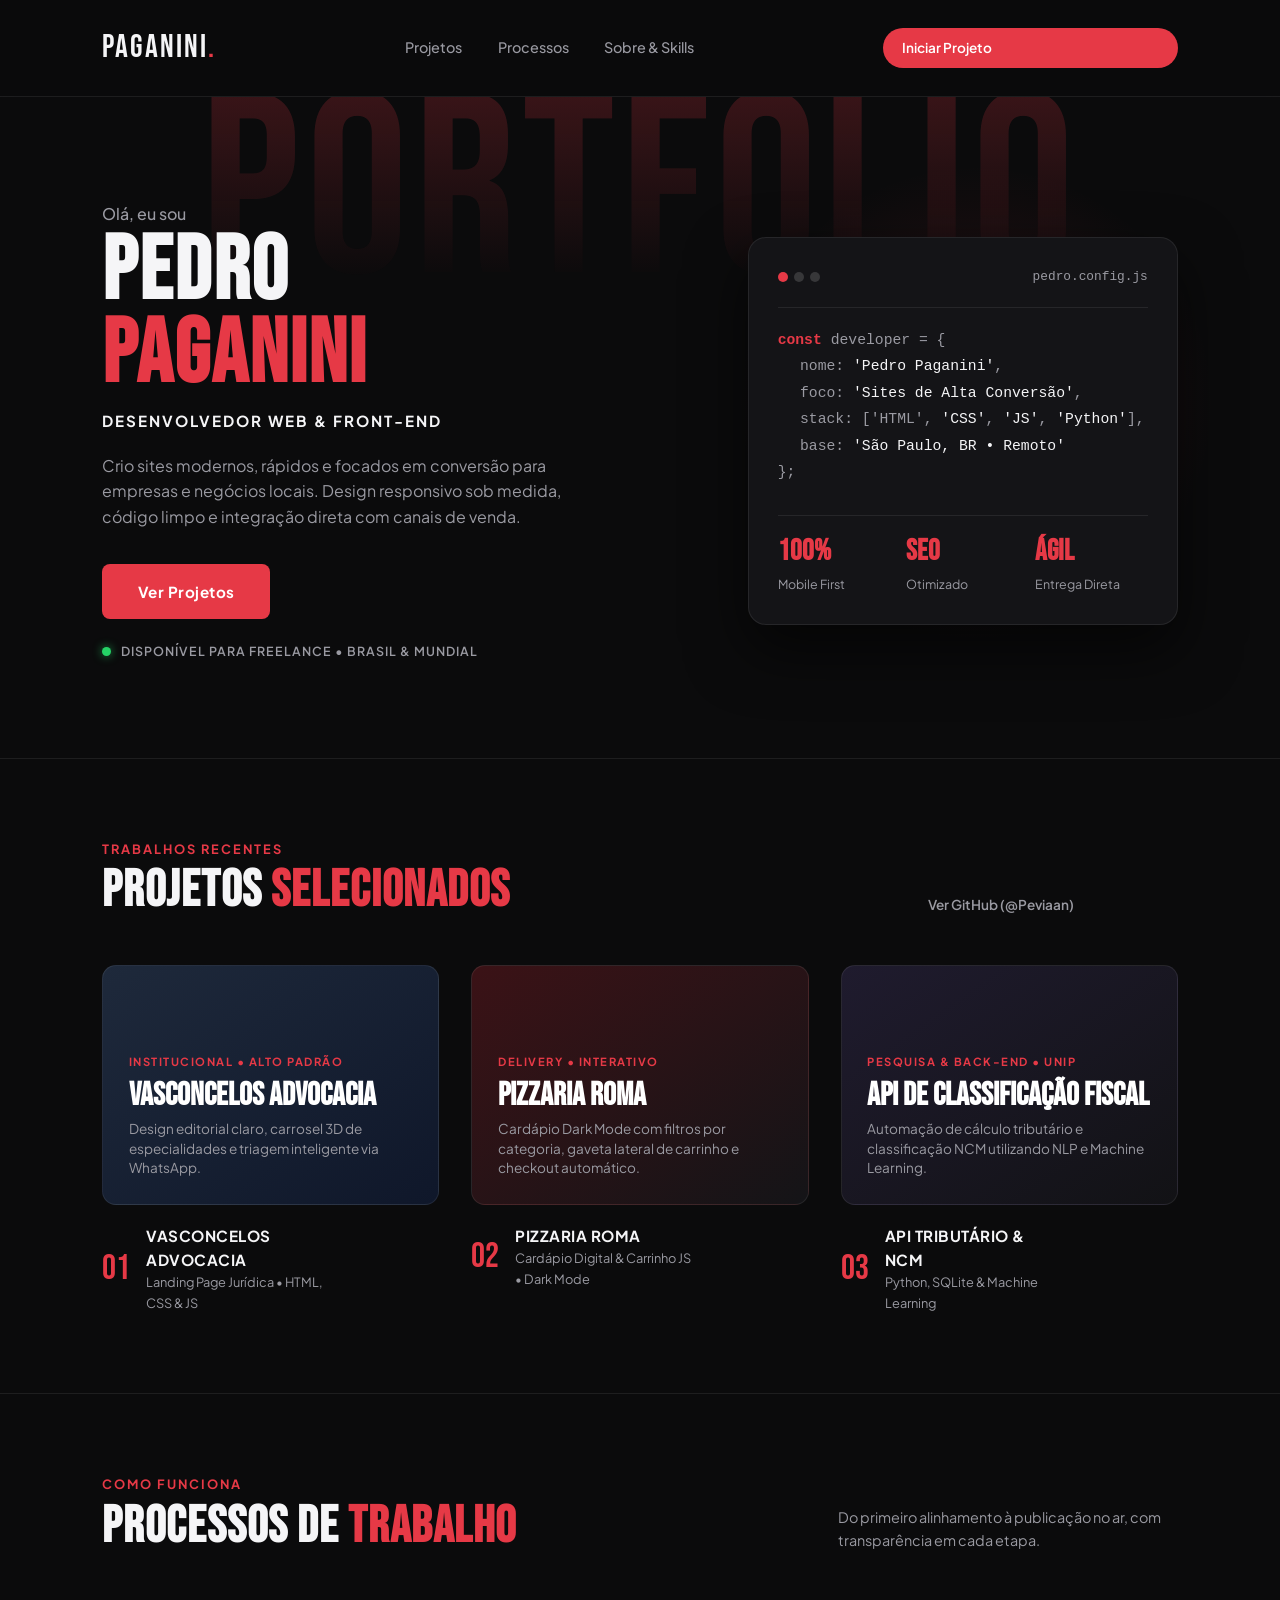
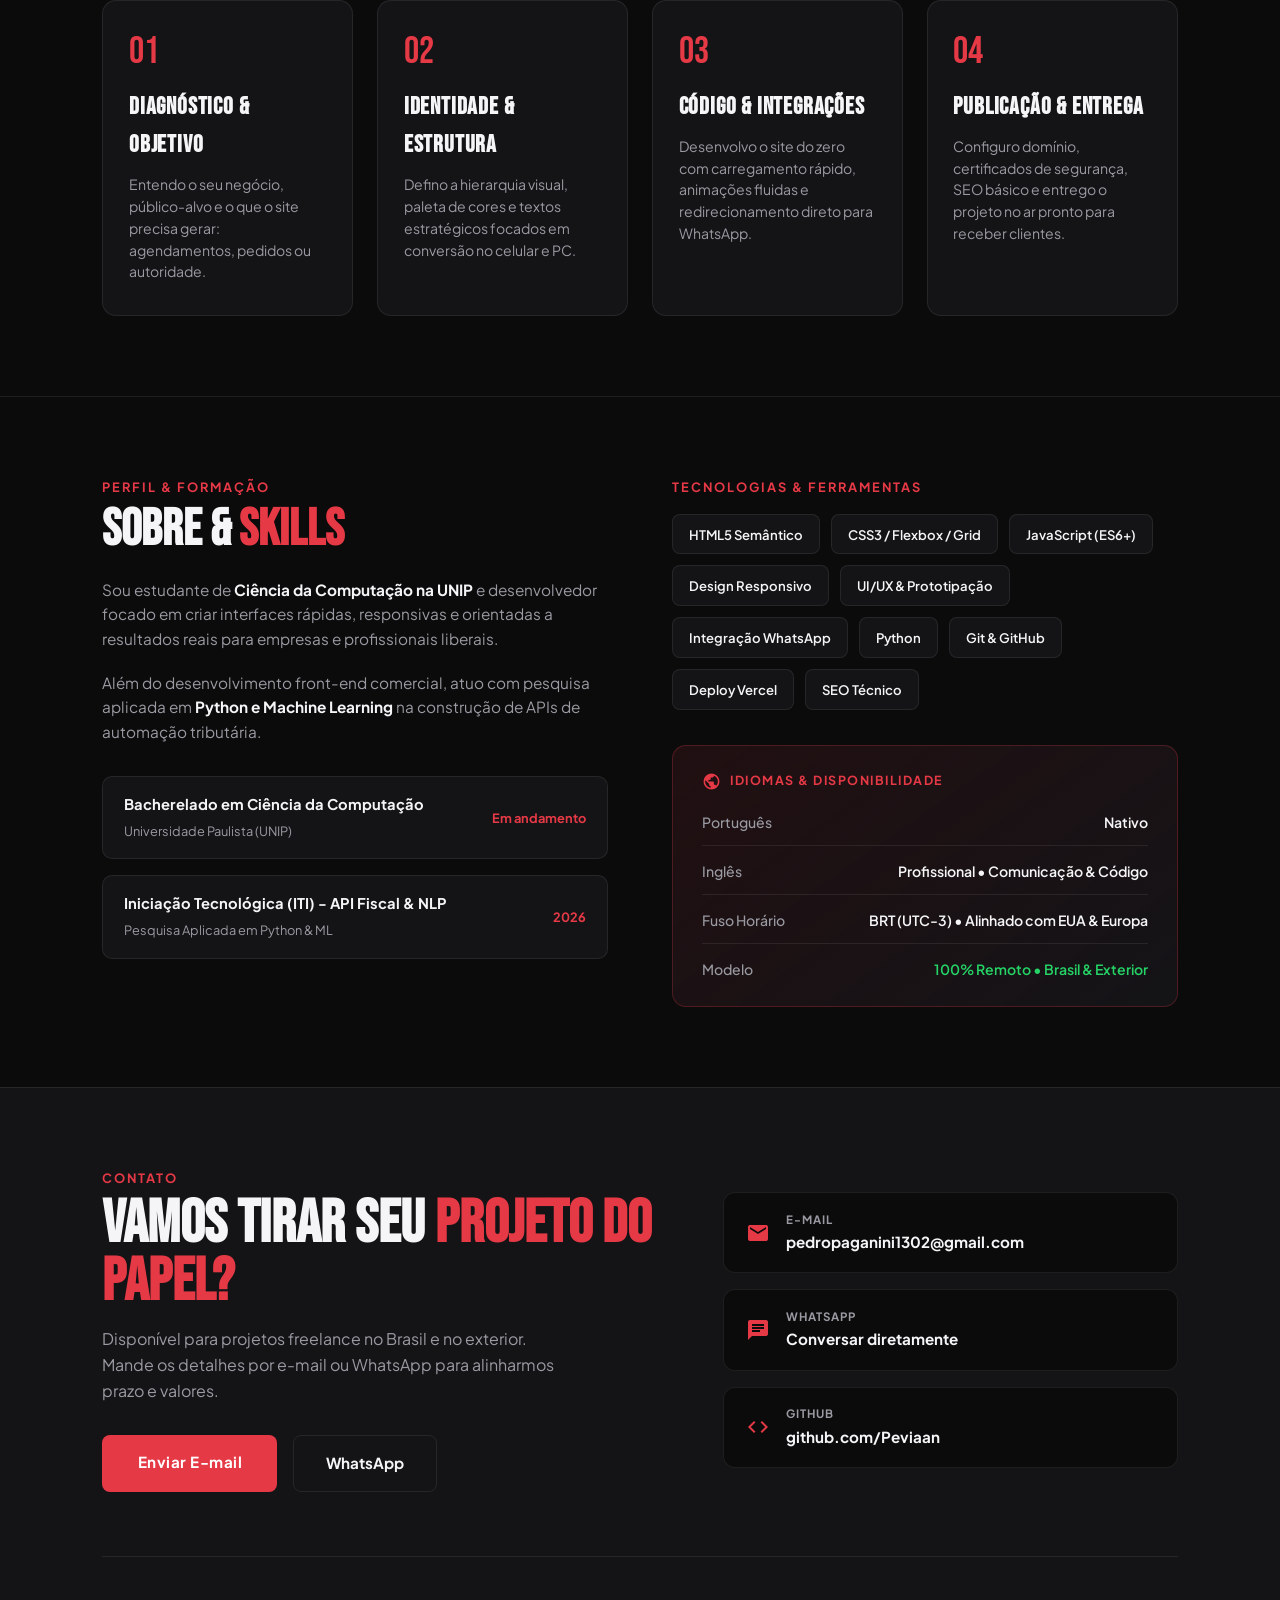
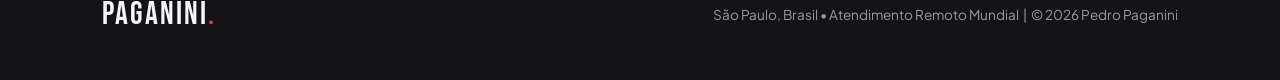
==== index.html @ 88f7e4b9 "versão inicial do portfólio" ====
<!DOCTYPE html>
<html lang="pt-BR">
<head>
    <meta charset="UTF-8">
    <meta name="viewport" content="width=device-width, initial-scale=1.0">
    <title>Pedro Paganini - Desenvolvedor Web & Front-End</title>

    <link rel="preconnect" href="https://fonts.googleapis.com">
    <link rel="preconnect" href="https://fonts.gstatic.com" crossorigin>
    <link href="https://fonts.googleapis.com/css2?family=Bebas+Neue&family=Plus+Jakarta+Sans:wght@400;500;600;700&display=swap" rel="stylesheet">

    <link href="https://fonts.googleapis.com/icon?family=Material+Icons" rel="stylesheet">
    <link rel="stylesheet" href="style.css">

</head>
<body>

    <header class="navbar">

        <a href="#" class="logo">PAGANINI<span>.</span></a>

        <nav class="nav-links">

            <a href="#projetos">Projetos</a>
            <a href="#processos">Processos</a>
            <a href="#sobre">Sobre & Skills</a>

        </nav>

        <a href="#contato" class="btn-nav">

            Iniciar Projeto <span class="material-icons">north_east</span>

        </a>

    </header>

    <section class="hero">

        <div class="hero-bg-text" aria-hidden="true">PORTFOLIO</div>

        <div class="hero-grid">

            <div class="hero-left">

                <span class="hero-intro">Olá, eu sou</span>
                <h1>PEDRO<br><span>PAGANINI</span></h1>
                <p class="hero-role">DESENVOLVEDOR WEB & FRONT-END</p>
                <p class="hero-desc">

                    Crio sites modernos, rápidos e focados em conversão para empresas e negócios locais. Design responsivo sob medida, código limpo e integração direta com canais de venda.

                </p>

                <div class="hero-cta-group">

                    <a href="#projetos" class="btn-primary">Ver Projetos</a>
                    <div class="availability">

                        <span class="pulse-dot"></span>
                        <span>DISPONÍVEL PARA FREELANCE • BRASIL & MUNDIAL</span>

                    </div>

                </div>

            </div>

            <div class="hero-right">

                <div class="dev-card">

                    <div class="dev-card-header">

                        <div class="window-dots">

                            <span></span><span></span><span></span>

                        </div>

                        <span class="dev-tag">pedro.config.js</span>

                    </div>

                    <div class="dev-code">

                        <p><span class="c-red">const</span> developer = {</p>
                        <p class="indent">nome: <span class="c-light">'Pedro Paganini'</span>,</p>
                        <p class="indent">foco: <span class="c-light">'Sites de Alta Conversão'</span>,</p>
                        <p class="indent">stack: [<span class="c=light">'HTML'</span>, <span class="c-light">'CSS'</span>, <span class="c-light">'JS'</span>, <span class="c-light">'Python'</span>],</p>
                        <p class="indent">base: <span class="c-light">'São Paulo, BR • Remoto'</span></p>
                        <p>};</p>

                    </div>

                    <div class="dev-metrics">

                        <div class="metric">

                            <strong>100%</strong>
                            <span>Mobile First</span>

                        </div>

                        <div class="metric">

                            <strong>SEO</strong>
                            <span>Otimizado</span>

                        </div>

                        <div class="metric">

                            <strong>Ágil</strong>
                            <span>Entrega Direta</span>

                        </div>

                    </div>

                </div>

            </div>

        </div>

    </section>

    <section id="#projetos" class="projects-section">

        <div class="section-top">

            <div>

                <span class="section-tag">TRABALHOS RECENTES</span>
                <h2>PROJETOS <span>SELECIONADOS</span></h2>

            </div>

            <a href="https://github.com/Peviaan" target="_blank" rel="noopener" class="view-all">

                Ver GitHub (@Peviaan) <span class="material-icons">east</span>

            </a>

        </div>

        <div class="projects-grid">

            <a href="https://site-advocacia-vasconcelos.vercel.app" target="_blank" rel="noopener" class="project-card">

              <div class="project-thumb thumb-adv">

                <div class="thumb-mockup">

                    <span class="mockup-tag">INSTITUCIONAL • ALTO PADRÃO</span>
                    <h3>Vasconcelos Advocacia</h3>
                    <p>Design editorial claro, carrosel 3D de especialidades e triagem inteligente via WhatsApp.</p>

                </div>

              </div>  

              <div class="project-meta">

                <span class="project-num">01</span>
                <div class="project-title">

                    <h4>VASCONCELOS ADVOCACIA</h4>
                    <p>Landing Page Jurídica • HTML, CSS & JS</p>

                </div>

                <span class="material-icons arrow-icon">east</span>

              </div>

            </a>

            <a href="https://pizzaria-roma-opal.vercel.app/" target="_blank" rel="noopener" class="project-card">

                <div class="project-thumb thumb-pizza">

                    <div class="thumb-mockup">

                        <span class="mockup-tag">DELIVERY • INTERATIVO</span>
                        <h3>Pizzaria Roma</h3>
                        <p>Cardápio Dark Mode com filtros por categoria, gaveta lateral de carrinho e checkout automático.</p>

                    </div>

                </div>

                <div class="project-meta">

                    <span class="project-num">02</span>
                    <div class="project-title">

                        <h4>PIZZARIA ROMA</h4>
                        <p>Cardápio Digital & Carrinho JS • Dark Mode</p>

                    </div>

                    <span class="material-icons arrow-icon">east</span>

                </div>

            </a>

            <a href="https://github.com/Peviaan" target="_blank" rel="noopener" class="project-card">

                <div class="project-thumb thumb-api">

                    <div class="thumb-mockup">

                        <span class="mockup-tag">PESQUISA & BACK-END • UNIP</span>
                        <h3>API de Classificação Fiscal</h3>
                        <p>Automação de cálculo tributário e classificação NCM utilizando NLP e Machine Learning.</p>              
        
                    </div>

                </div>

                <div class="project-meta">

                    <span class="project-num">03</span>
                    <div class="project-title">

                        <h4>API TRIBUTÁRIO & NCM</h4>
                        <p>Python, SQLite & Machine Learning</p>

                    </div>

                    <span class="material-icons arrow-icon">east</span>

                </div>

            </a>

        </div>

    </section>

    <section id="processos" class="process-section">

        <div class="section-top">

            <div>

                <span class="section-tag">COMO FUNCIONA</span>
                <h2>PROCESSOS DE <span>TRABALHO</span></h2>

            </div>

            <p class="section-subtitle">Do primeiro alinhamento à publicação no ar, com transparência em cada etapa.</p>

        </div>

        <div class="process-grid">

            <div class="process-card">

                <span class="process-num">01</span>
                <h3>DIAGNÓSTICO & OBJETIVO</h3>
                <p>Entendo o seu negócio, público-alvo e o que o site precisa gerar: agendamentos, pedidos ou autoridade.</p>

            </div>

            <div class="process-card">

                <span class="process-num">02</span>
                <h3>IDENTIDADE & ESTRUTURA</h3>
                <p>Defino a hierarquia visual, paleta de cores e textos estratégicos focados em conversão no celular e PC.</p>

            </div>

            <div class="process-card">

                <span class="process-num">03</span>
                <h3>CÓDIGO & INTEGRAÇÕES</h3>
                <p>Desenvolvo o site do zero com carregamento rápido, animações fluidas e redirecionamento direto para WhatsApp.</p>

            </div>

            <div class="process-card">

                <span class="process-num">04</span>
                <h3>PUBLICAÇÃO & ENTREGA</h3>
                <p>Configuro domínio, certificados de segurança, SEO básico e entrego o projeto no ar pronto para receber clientes.</p>

            </div>

        </div>

    </section>

    <section id="sobre" class="about-section">

        <div class="about-left">

            <span class="section-tag">PERFIL & FORMAÇÃO</span>
            <h2>SOBRE & <span>SKILLS</span></h2>
            <p class="about-text">

                Sou estudante de <strong>Ciência da Computação na UNIP</strong> e desenvolvedor focado em criar interfaces rápidas, responsivas e orientadas a resultados reais para empresas e profissionais liberais.

            </p>

            <p class="about-text">

                Além do desenvolvimento front-end comercial, atuo com pesquisa aplicada em <strong>Python e Machine Learning</strong> na construção de APIs de automação tributária.

            </p>

            <div class="education-box">

                <div class="edu-item">

                    <div>

                        <h4>Bacherelado em Ciência da Computação</h4>
                        <span>Universidade Paulista (UNIP)</span>

                    </div>

                    <span class="edu-year">Em andamento</span>

                </div>

                <div class="edu-item">

                    <div>

                        <h4>Iniciação Tecnológica (ITI) - API Fiscal & NLP</h4>
                        <span>Pesquisa Aplicada em Python & ML</span>

                    </div>

                    <span class="edu-year">2026</span>

                </div>

            </div>

        </div>

        <div class="about-right">

            <span class="section-tag">TECNOLOGIAS & FERRAMENTAS</span>
            <div class="skills-cloud">

                <span class="skill-pill">HTML5 Semântico</span>
                <span class="skill-pill">CSS3 / Flexbox / Grid</span>
                <span class="skill-pill">JavaScript (ES6+)</span>
                <span class="skill-pill">Design Responsivo</span>
                <span class="skill-pill">UI/UX & Prototipação</span>
                <span class="skill-pill">Integração WhatsApp</span>
                <span class="skill-pill">Python</span>
                <span class="skill-pill">Git & GitHub</span>
                <span class="skill-pill">Deploy Vercel</span>
                <span class="skill-pill">SEO Técnico</span>

            </div>

            <div class="global-card">

                <div class="global-header">

                    <span class="material-icons">public</span>
                    <span>IDIOMAS & DISPONIBILIDADE</span>

                </div>

                <div class="global-list">

                    <div class="global-row">

                        <span class="global-label">Português</span>
                        <span class="global-value">Nativo</span>

                    </div>

                    <div class="global-row">

                        <span class="global-label">Inglês</span>
                        <span class="global-value">Profissional • Comunicação & Código</span>

                    </div>

                    <div class="global-row">

                        <span class="global-label">Fuso Horário</span>
                        <span class="global-value">BRT (UTC-3) • Alinhado com EUA & Europa</span>

                    </div>

                    <div class="global-row">

                        <span class="global-label">Modelo</span>
                        <span class="global-value highlight">100% Remoto • Brasil & Exterior</span>

                    </div>

                </div>

            </div>

        </div>

    </section>

    <footer id="contato" class="contact-footer">

        <div class="contact-grid">

            <div class="contact-left">

                <span class="section-tag">CONTATO</span>
                <h2>VAMOS TIRAR SEU <span>PROJETO DO PAPEL?</span></h2>
                <p>Disponível para projetos freelance no Brasil e no exterior. Mande os detalhes por e-mail ou WhatsApp para alinharmos prazo e valores.</p>

                <div class="contact-actions">

                    <a href="mailto:pedropaganini1302@gmail.com?subject=Or%C3%A7amento%20de%20Site" class="btn-primary">

                        Enviar E-mail

                    </a>

                    <a href="https://wa.me/5511976017607?text=Ol%C3%A1%20Pedro!%20Vi%20seu%20portf%C3%B3lio%20e%20gostaria%20de%20fazer%20um%20or%C3%A7amento." target="_blank" rel="noopener" class="btn-outline">

                        WhatsApp

                    </a>

                </div>

            </div>

            <div class="contact-links">

                <a href="mailto:pedropaganini1302@gmail.com" class="contact-item">

                    <span class="material-icons">mail</span>

                    <div>

                        <small>E-MAIL</small>
                        <strong>pedropaganini1302@gmail.com</strong>

                    </div>

                </a>

                <a href="https://wa.me/5511976017607" target="_blank" rel="noopener" class="contact-item">

                    <span class="material-icons">chat</span>
                    <div>

                        <small>WHATSAPP</small>
                        <strong>Conversar diretamente</strong>

                    </div>

                </a>

                <a href="https://github.com/Peviaan" target="_blank" rel="noopener" class="contact-item">

                    <span class="material-icons">code</span>
                    <div>

                        <small>GITHUB</small>
                        <strong>github.com/Peviaan</strong>

                    </div>

                </a>

                
            </div>

        </div>

        <div class="footer-bottom">

            <a href="#" class="logo">PAGANINI<span>.</span></a>
            <p>São Paulo, Brasil • Atendimento Remoto Mundial &nbsp;|&nbsp; &copy; 2026 Pedro Paganini</p>

        </div>

    </footer>
    
</body>
</html>
---- style.css ----
:root {
    --bg-dark: #0B0B0C;
    --bg-surface: #141417;
    --bg-card: #1A1A1E;
    --accent: #E63946;
    --accent-dark: #9B1B26;
    --text-main: #F5F5F7;
    --text-muted: #9A9AA2;
    --border-subtle: rgba(255, 255, 255, 0.08);

    --font-display: 'Bebas Neue', sans-serif;
    --font-body: 'Plus Jakarta Sans', sans-serif;
}

* {
    margin: 0;
    padding: 0;
    box-sizing: border-box;
}

html {
    scroll-behavior: smooth;
    scroll-padding-top: 90px;
}

body {
    background-color: var(--bg-dark);
    color: var(--text-main);
    font-family: var(--font-body);
    line-height: 1.6;
    overflow-x: hidden;
}

.navbar {
    display: flex;
    justify-content: space-between;
    align-items: center;
    padding: 1.4rem 8%;
    max-width: 1320px;
    margin: 0 auto;
    position: sticky;
    top: 0;
    background-color: rgba(11, 11, 12, 0.9);
    backdrop-filter: blur(12px);
    z-index: 100;
    border-bottom: 1px solid var(--border-subtle);
}

.logo {
    font-family: var(--font-display);
    font-size: 2rem;
    letter-spacing: 2px;
    color: var(--text-main);
    text-decoration: none;
}

.logo span {
    color: var(--accent);
}

.nav-links {
    display: flex;
    gap: 2.2rem;
}

.nav-links a {
    color: var(--text-muted);
    text-decoration: none;
    font-size: 0.9rem;
    font-weight: 500;
    transition: color 0.25s;
}

.nav-links a:hover {
    color: var(--text-main);
}

.btn-nav {
    display: inline-flex;
    align-items: center;
    gap: 0.4rem;
    background-color: var(--accent);
    color: #fff;
    text-decoration: none;
    padding: 0.6rem 1.2rem;
    border-radius: 50px;
    font-size: 0.85rem;
    font-weight: 600;
    transition: background-color 0.25s, transform 0.2s;
}

.btn-nav:hover {
    background-color: #d62839;
    transform: translateY(-2px);
}

.btn-nav .material-icons {
    font-size: 1rem;
}

.hero {
    position: relative;
    padding: 5rem 8% 6rem;
    max-width: 1320px;
    margin: 0 auto;
    overflow: hidden;
}

.hero::before {
    content: '';
    position: absolute;
    top: 10%;
    right: 5%;
    width: 480px;
    height: 480px;
    background: radial-gradient(circle, rgba(230, 57, 70, 0.16) 0%, transparent 70%);
    pointer-events: none;
    z-index: 0;
}

.hero-bg-text {
    position: absolute;
    top: -10px;
    left: 50%;
    transform: translateX(-50%);
    font-family: var(--font-display);
    font-size: clamp(7rem, 20vw, 19rem);
    line-height: 0.85;
    letter-spacing: 6px;
    background: linear-gradient(180deg, rgba(230, 57, 70, 0.22) 0%, rgba(11, 11, 12, 0) 90%);
    -webkit-background-clip: text;
    -webkit-text-fill-color: transparent;
    user-select: none;
    pointer-events: none;
    white-space: nowrap;
}

.hero-grid {
    position: relative;
    z-index: 1;
    display: grid;
    grid-template-columns: 1.15fr 0.85fr;
    align-items: center;
    gap: 4rem;
    padding-top: 1.5rem;
}

.hero-intro {
    display: inline-block;
    font-size: 1rem;
    font-weight: 500;
    color: var(--text-muted);
    margin-bottom: 0.3rem;
}

.hero-left h1 {
    font-family: var(--font-display);
    font-size: clamp(4.2rem, 7vw, 6.5rem);
    line-height: 0.92;
    letter-spacing: 2px;
    margin-bottom: 0.8rem;
}

.hero-left h1 span {
    color: var(--accent);
}

.hero-role {
    font-size: 0.95rem;
    font-weight: 700;
    letter-spacing: 2px;
    color: var(--text-main);
    margin-bottom: 1.2rem;
}

.hero-desc {
    color: var(--text-muted);
    font-size: 1rem;
    max-width: 500px;
    margin-bottom: 2.2rem;
}

.hero-cta-group {
    display: flex;
    flex-direction: column;
    align-items: flex-start;
    gap: 1.4rem;
}

.btn-primary {
    background-color: var(--accent);
    color: #fff;
    text-decoration: none;
    padding: 0.95rem 2.2rem;
    border-radius: 8px;
    font-weight: 700;
    font-size: 0.95rem;
    letter-spacing: 0.5px;
    transition: background-color 0.25s, transform 0.2s;
}

.btn-primary:hover {
    background-color: #d62839;
    transform: translateY(-2px);
}

.availability {
    display: flex;
    align-items: center;
    gap: 0.6rem;
    font-size: 0.78rem;
    font-weight: 600;
    letter-spacing: 1px;
    color: var(--text-muted);
}

.pulse-dot {
    width: 9px;
    height: 9px;
    border-radius: 50%;
    background-color: #25D366;
    box-shadow: 0 0 10px rgba(37, 211, 102, 0.7);
}

.dev-card {
    background-color: var(--bg-surface);
    border: 1px solid var(--border-subtle);
    border-radius: 18px;
    padding: 1.8rem;
    box-shadow: 0 25px 60px rgba(0, 0, 0, 0.6);
}

.dev-card-header {
    display: flex;
    justify-content: space-between;
    align-items: center;
    padding-bottom: 1.2rem;
    margin-bottom: 1.2rem;
    border-bottom: 1px solid var(--border-subtle)
}

.window-dots {
    display: flex;
    gap: 6px;
}

.window-dots span {
    width: 10px;
    height: 10px;
    border-radius: 50%;
    background-color: rgba(255, 255, 255, 0.15);
}

.window-dots span:first-child {
    background-color: var(--accent);
}

.dev-tag {
    font-size: 0.8rem;
    color: var(--text-muted);
    font-family: monospace;
}

.dev-code {
    font-family: monospace;
    font-size: 0.92rem;
    line-height: 1.8;
    color: var(--text-muted);
    margin-bottom: 1.8rem;
}

.dev-code .indent {
    padding-left: 1.4rem;
}

.c-red {
    color: var(--accent);
    font-weight: 700;
}

.c-light {
    color: var(--text-main);
}

.dev-metrics {
    display: grid;
    grid-template-columns: repeat(3, 1fr);
    gap: 1rem;
    padding-top: 1.4rem;
    border-top: 1px solid var(--border-subtle);
}

.metric strong {
    display: block;
    font-family: var(--font-display);
    font-size: 1.8rem;
    color: var(--accent);
    line-height: 1;
    margin-bottom: 0.2rem;
}

.metric span {
    font-size: 0.78rem;
    color: var(--text-muted);
}

.projects-section {
    padding: 5rem 8%;
    max-width: 1320px;
    margin: 0 auto;
    border-top: 1px solid var(--border-subtle);
}

.section-top {
    display: flex;
    justify-content: space-between;
    align-items: flex-end;
    margin-bottom: 3rem;
    gap: 1rem;
}

.section-tag {
    display: block;
    font-size: 0.8rem;
    font-weight: 700;
    letter-spacing: 2px;
    color: var(--accent);
    margin-bottom: 0.4rem;
}

.section-top h2 {
    font-family: var(--font-display);
    font-size: 3.2rem;
    line-height: 1;
    letter-spacing: 1px;
}

.section-top h2 span {
    color: var(--accent);
}

.view-all {
    display: inline-flex;
    align-items: center;
    gap: 0.5rem;
    color: var(--text-muted);
    text-decoration: none;
    font-size: 0.85rem;
    font-weight: 600;
    transition: color 0.25s;
}

.view-all:hover {
    color: var(--accent);
}

.projects-grid {
    display: grid;
    grid-template-columns: repeat(3, 1fr);
    gap: 2rem;
}

.project-card {
    text-decoration: none;
    color: inherit;
    display: flex;
    flex-direction: column;
    group: card;
}

.project-thumb {
    height: 240px;
    border-radius: 14px;
    padding: 1.6rem;
    display: flex;
    flex-direction: column;
    justify-content: flex-end;
    border: 1px solid var(--border-subtle);
    margin-bottom: 1.2rem;
    transition: transform 0.3s, border-color 0.3s;
    position: relative;
    overflow: hidden;
}

.thumb-adv {
    background: linear-gradient(145deg, #1E293B 0%, #0F172A 100%);
}

.thumb-pizza {
    background: linear-gradient(145deg, #3B1216 0%, #141417 100%);
}

.thumb-api {
    background: linear-gradient(145deg, #1F1B2E 0%, #121215 100%);
}

.project-card:hover .project-thumb {
    transform: translateY(-6px);
    border-color: var(--accent);
}

.mockup-tag {
    display: inline-block;
    font-size: 0.7rem;
    font-weight: 700;
    letter-spacing: 1.5px;
    color: var(--accent);
    margin-bottom: 0.5rem;
}

.thumb-mockup h3 {
    font-family: var(--font-display);
    font-size: 2rem;
    line-height: 1.05;
    margin-bottom: 0.4rem;
    color: #fff;
}

.thumb-mockup p {
    font-size: 0.85rem;
    color: var(--text-muted);
    line-height: 1.45;
}

.project-meta {
    display: flex;
    align-items: center;
    gap: 1rem;
}

.project-num {
    font-family: var(--font-display);
    font-size: 2.2rem;
    color: var(--accent);
    line-height: 1;
}

.project-title {
    flex: 1;
}

.project-title h4 {
    font-size: 0.95rem;
    font-weight: 700;
    letter-spacing: 0.5px;
}

.project-title p {
    font-size: 0.8rem;
    color: var(--text-muted);
}

.arrow-icon {
    color: var(--text-muted);
    transition: transform 0.25s, color 0.25s;
}

.project-card:hover .arrow-icon {
    color: var(--accent);
    transform: translateX(4px);
}

.process-section {
    padding: 5rem 8%;
    max-width: 1320px;
    margin: 0 auto;
    border-top: 1px solid var(--border-subtle);
}

.section-subtitle {
    color: var(--text-muted);
    font-size: 0.9rem;
    max-width: 340px;
}

.process-grid {
    display: grid;
    grid-template-columns: repeat(4, 1fr);
    gap: 1.5rem;
}

.process-card {
    background-color: var(--bg-surface);
    border: 1px solid var(--border-subtle);
    border-radius: 14px;
    padding: 2rem 1.6rem;
    transition: border-color 0.3s, transform 0.3s;
}

.process-card:hover {
    border-color: var(--accent);
    transform: translateY(-4px);
}

.process-num {
    display: inline-block;
    font-family: var(--font-display);
    font-size: 2.4rem;
    color: var(--accent);
    line-height: 1;
    margin-bottom: 1rem;
}

.process-card h3 {
    font-family: var(--font-display);
    font-size: 1.5rem;
    letter-spacing: 0.8px;
    margin-bottom: 0.6rem;
}

.process-card p {
    color: var(--text-muted);
    font-size: 0.88rem;
    line-height: 1.55;
}

.about-section {
    display: grid;
    grid-template-columns: 1fr 1fr;
    gap: 4rem;
    padding: 5rem 8%;
    max-width: 1320px;
    margin: 0 auto;
    border-top: 1px solid var(--border-subtle);
}

.about-left h2 {
    font-family: var(--font-display);
    font-size: 3.2rem;
    line-height: 1;
    margin-bottom: 1.4rem;
}

.about-left h2 span {
    color: var(--accent);
}

.about-text {
    color: var(--text-muted);
    font-size: 0.96rem;
    margin-bottom: 1.2rem;
}

.about-text strong {
    color: var(--text-main);
}

.education-box {
    margin-top: 2rem;
    display: flex;
    flex-direction: column;
    gap: 1rem;
}

.edu-item {
    display: flex;
    justify-content: space-between;
    align-items: center;
    gap: 1rem;
    background-color: var(--bg-surface);
    border: 1px solid var(--border-subtle);
    padding: 1rem 1.3rem;
    border-radius: 10px;
}

.edu-item h4 {
    font-size: 0.92rem;
    margin-bottom: 0,2rem;
}

.edu-item span {
    font-size: 0.8rem;
    color: var(--text-muted);
}

.edu-year {
    color: var(--accent) !important;
    font-weight: 700;
    white-space: nowrap;
}

.skills-cloud {
    display: flex;
    flex-wrap: wrap;
    gap: 0.7rem;
    margin: 1rem 0 2.2rem;
}

.skill-pill {
    background-color: var(--bg-surface);
    border: 1px solid var(--border-subtle);
    color: var(--text-main);
    padding: 0.55rem 1rem;
    border-radius: 8px;
    font-size: 0.82rem;
    font-weight: 600;
    transition: border-color 0.25s, color 0.25s;
}

.skill-pill:hover {
    border-color: var(--accent);
    color: var(--accent);
}

.global-card {
    background: linear-gradient(145deg, rgba(230, 57, 70, 0.1) 0%, var(--bg-surface) 100%);
    border: 1px solid rgba(230, 57, 70, 0.25);
    border-radius: 14px;
    padding: 1.6rem 1.8rem;
}

.global-header {
    display: flex;
    align-items: center;
    gap: 0.6rem;
    font-size: 0.78rem;
    font-weight: 700;
    letter-spacing: 1.5px;
    color: var(--accent);
    margin-bottom: 1.2rem;
}

.global-header .material-icons {
    font-size: 1.2rem;
}

.global-list {
    display: flex;
    flex-direction: column;
    gap: 0.85rem;
}

.global-row {
    display: flex;
    justify-content: space-between;
    align-items: center;
    gap: 1rem;
    padding-bottom: 0.75rem;
    border-bottom: 1px solid var(--border-subtle);
    font-size: 0.88rem;
}

.global-row:last-child {
    padding-bottom: 0;
    border-bottom: none;
}

.global-label {
    color: var(--text-muted);
    font-weight: 500;
}

.global-value {
    color: var(--text-main);
    font-weight: 600;
    text-align: right;
}

.global-value.highlight {
    color: #25D366;
}

.contact-footer {
    background-color: var(--bg-surface);
    border-top: 1px solid var(--border-subtle);
    padding: 5rem 8% 2.5rem;
}

.contact-grid {
    display: grid;
    grid-template-columns: 1.1fr 0.9fr;
    gap: 4rem;
    max-width: 1320px;
    margin: 0 auto 4rem;
    align-items: center;
}

.contact-left h2 {
    font-family: var(--font-display);
    font-size: 3.8rem;
    line-height: 0.95;
    margin-bottom: 1rem;
}

.contact-left h2 span {
    color: var(--accent);
}

.contact-left p {
    color: var(--text-muted);
    max-width: 460px;
    margin-bottom: 2rem;
}

.contact-links {
    display: flex;
    flex-direction: column;
    gap: 1rem;
}

.contact-item {
    display: flex;
    align-items: center;
    gap: 1rem;
    background-color: var(--bg-dark);
    border: 1px solid var(--border-subtle);
    padding: 1.1rem 1.4rem;
    border-radius: 12px;
    text-decoration: none;
    color: inherit;
    transition: border-color 0.25s, transform 0.2s;
}

a.contact-item:hover {
    border-color: var(--accent);
    transform: translateX(4px);
}

.contact-item .material-icons {
    color: var(--accent);
    font-size: 1.5rem;
}

.contact-item small {
    display: block;
    font-size: 0.72rem;
    font-weight: 700;
    letter-spacing: 1px;
    color: var(--text-muted);
}

.contact-item strong {
    font-size: 0.95rem;
}

.footer-bottom {
    display: flex;
    justify-content: space-between;
    align-items: center;
    padding-top: 2rem;
    border-top: 1px solid var(--border-subtle);
    max-width: 1320px;
    margin: 0 auto;
    color: var(--text-muted);
    font-size: 0.85rem;
}

.contact-actions {
    display: flex;
    flex-wrap: wrap;
    gap: 1rem;
}

.btn-outline {
    background-color: transparent;
    color: var(--text-main);
    border: 1px solid var(--border-subtle);
    text-decoration: none;
    padding: 0.95rem 2rem;
    border-radius: 8px;
    font-weight: 700;
    font-size: 0.95rem;
    transition: border-color 0.25s, color 0.25s, transform 0.2s;
}

.btn-outline:hover {
    border-color: var(--accent);
    color: var(--accent);
    transform: translateY(-2px);
}

@media (max-width: 992px) {
    
    .nav-links {
        display: none;
    }

    .hero {
        padding: 3rem 8% 4rem;
    }

    .hero-grid {
        grid-template-columns: 1fr;
        gap: 2.5rem;
        padding-top: 1.5rem;
    }

    .project-grid {
        grid-template-columns: 1fr;
    }

    .section-top {
        flex-direction: column;
        align-items: flex-start;
    }

    .process-grid {
        grid-template-columns: 1fr;
    }

    .about-section,
    .contact-grid {
        grid-template-columns: 1fr;
        gap: 2.5rem;
    }

    .footer-bottom {
        flex-direction: column;
        gap: 1rem;
        text-align: center;
    }

    .global-row {
        flex-direction: column;
        align-items: flex-start;
        gap: 0.2rem;
    }

    .global-value {
        text-align: left;
    }
}
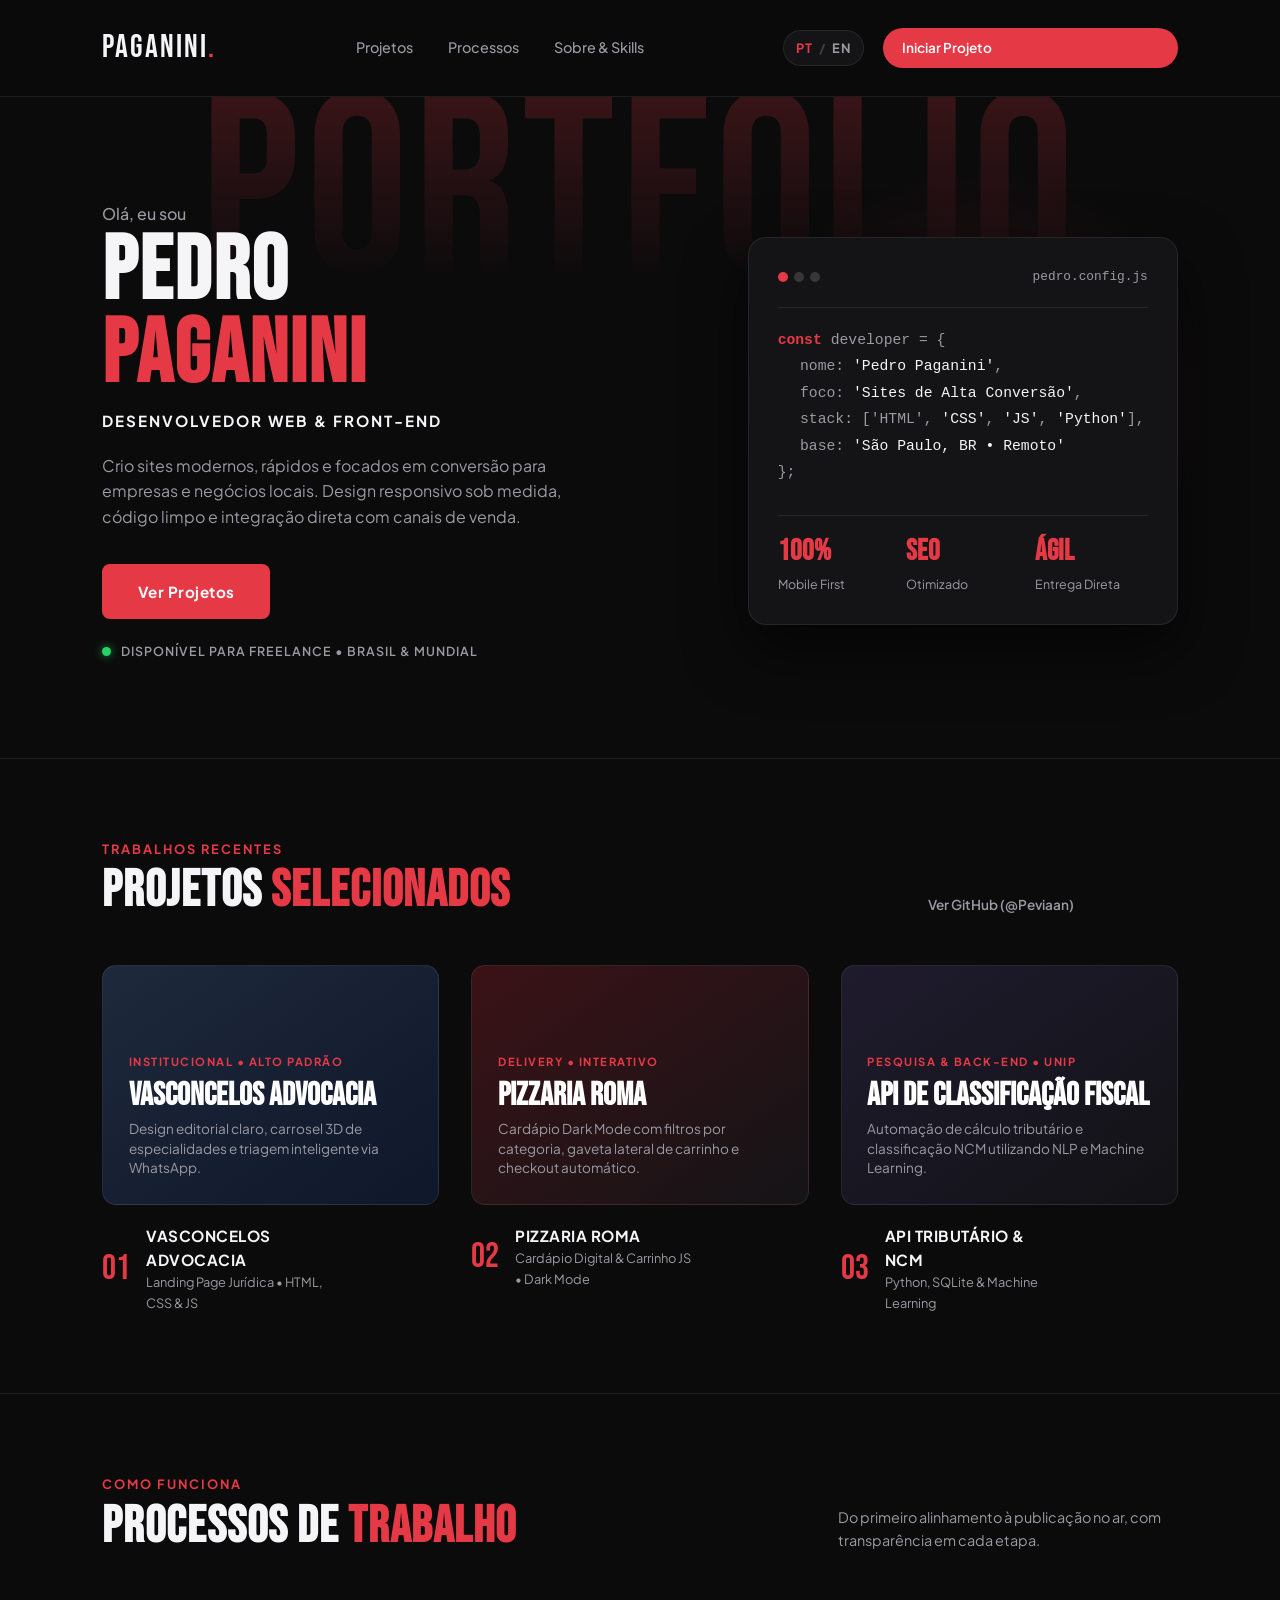
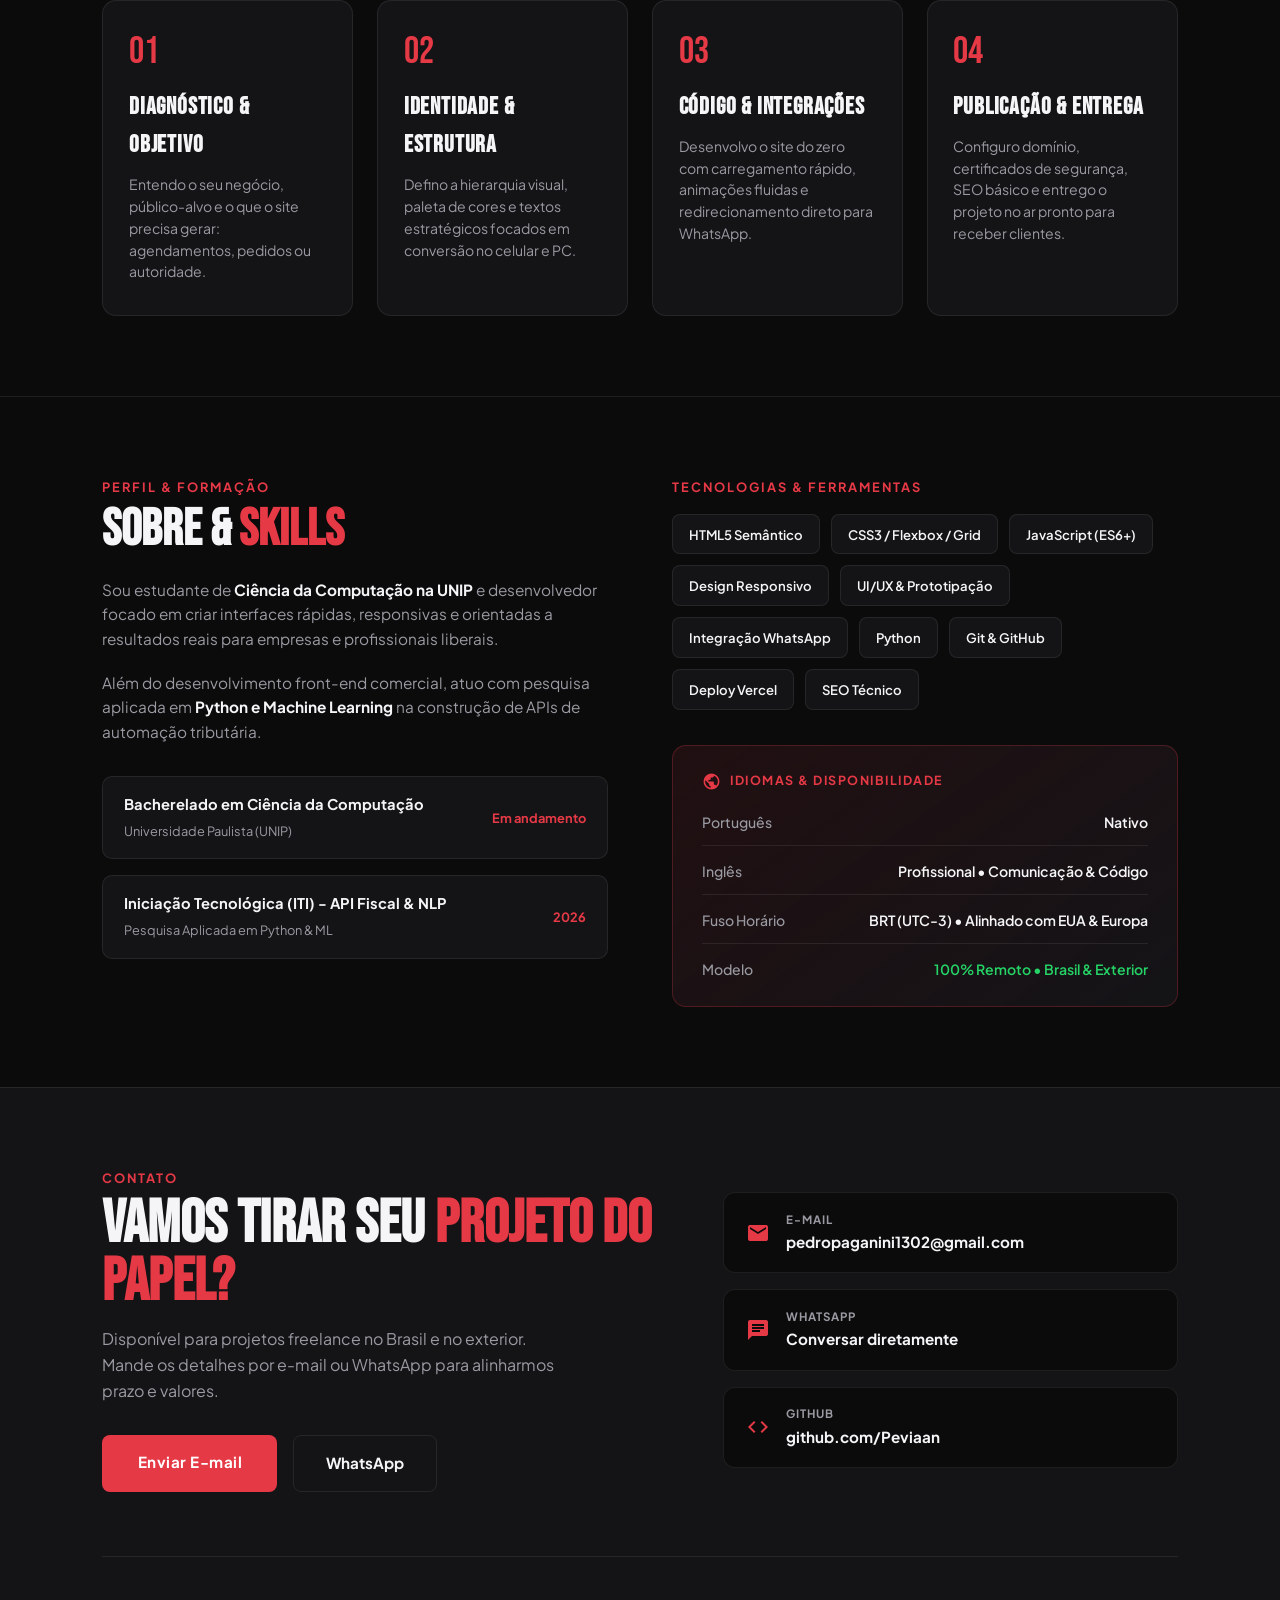
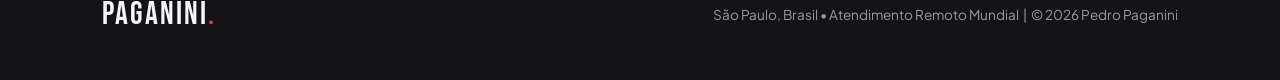
==== commit e75a6fe3: "Adicionei versão em ingles e seletor de idioma" ====
--- a/index.html
+++ b/index.html
@@ -27,11 +27,23 @@
 
         </nav>
 
-        <a href="#contato" class="btn-nav">
-
-            Iniciar Projeto <span class="material-icons">north_east</span>
-
-        </a>
+        <div class="nav-actions">
+
+            <div class="lang-switch" aria-label="Seletor de idioma">
+
+                <a href="#" class="active">PT</a>
+                <span>/</span>
+                <a href="./en/">EN</a>
+
+            </div>
+
+            <a href="#contato" class="btn-nav">
+
+                Iniciar Projeto <span class="material-icons">north_east</span>
+
+            </a>
+
+        </div>
 
     </header>
 
--- a/style.css
+++ b/style.css
@@ -46,6 +46,44 @@
     border-bottom: 1px solid var(--border-subtle);
 }
 
+.nav-actions {
+    display: flex;
+    align-items: center;
+    gap: 1.2rem;
+}
+
+.lang-switch {
+    display: inline-flex;
+    align-items: center;
+    gap: 0.35rem;
+    font-size: 0.8rem;
+    font-weight: 700;
+    letter-spacing: 1px;
+    background-color: var(--bg-surface);
+    border: 1px solid var(--border-subtle);
+    padding: 0.45rem 0.75rem;
+    border-radius: 50px;
+}
+
+.lang-switch a {
+    color: var(--text-muted);
+    text-decoration: none;
+    transition: color 0.2s;
+}
+
+.lang-switch a:hover,
+.lang-switch a:active {
+    color: var(--text-main);
+}
+
+.lang-switch a.active {
+    color: var(--accent);
+}
+
+.lang-switch span {
+    color: rgba(255, 255, 255, 0.2);
+}
+ 
 .logo {
     font-family: var(--font-display);
     font-size: 2rem;
@@ -819,4 +857,13 @@
     .global-value {
         text-align: left;
     }
+
+    .nav-actions {
+        gap: 0.6rem;
+    }
+
+    .btn-nav {
+        padding: 0.5rem 0.9rem;
+        font-size: 0.78rem;
+    }
 }
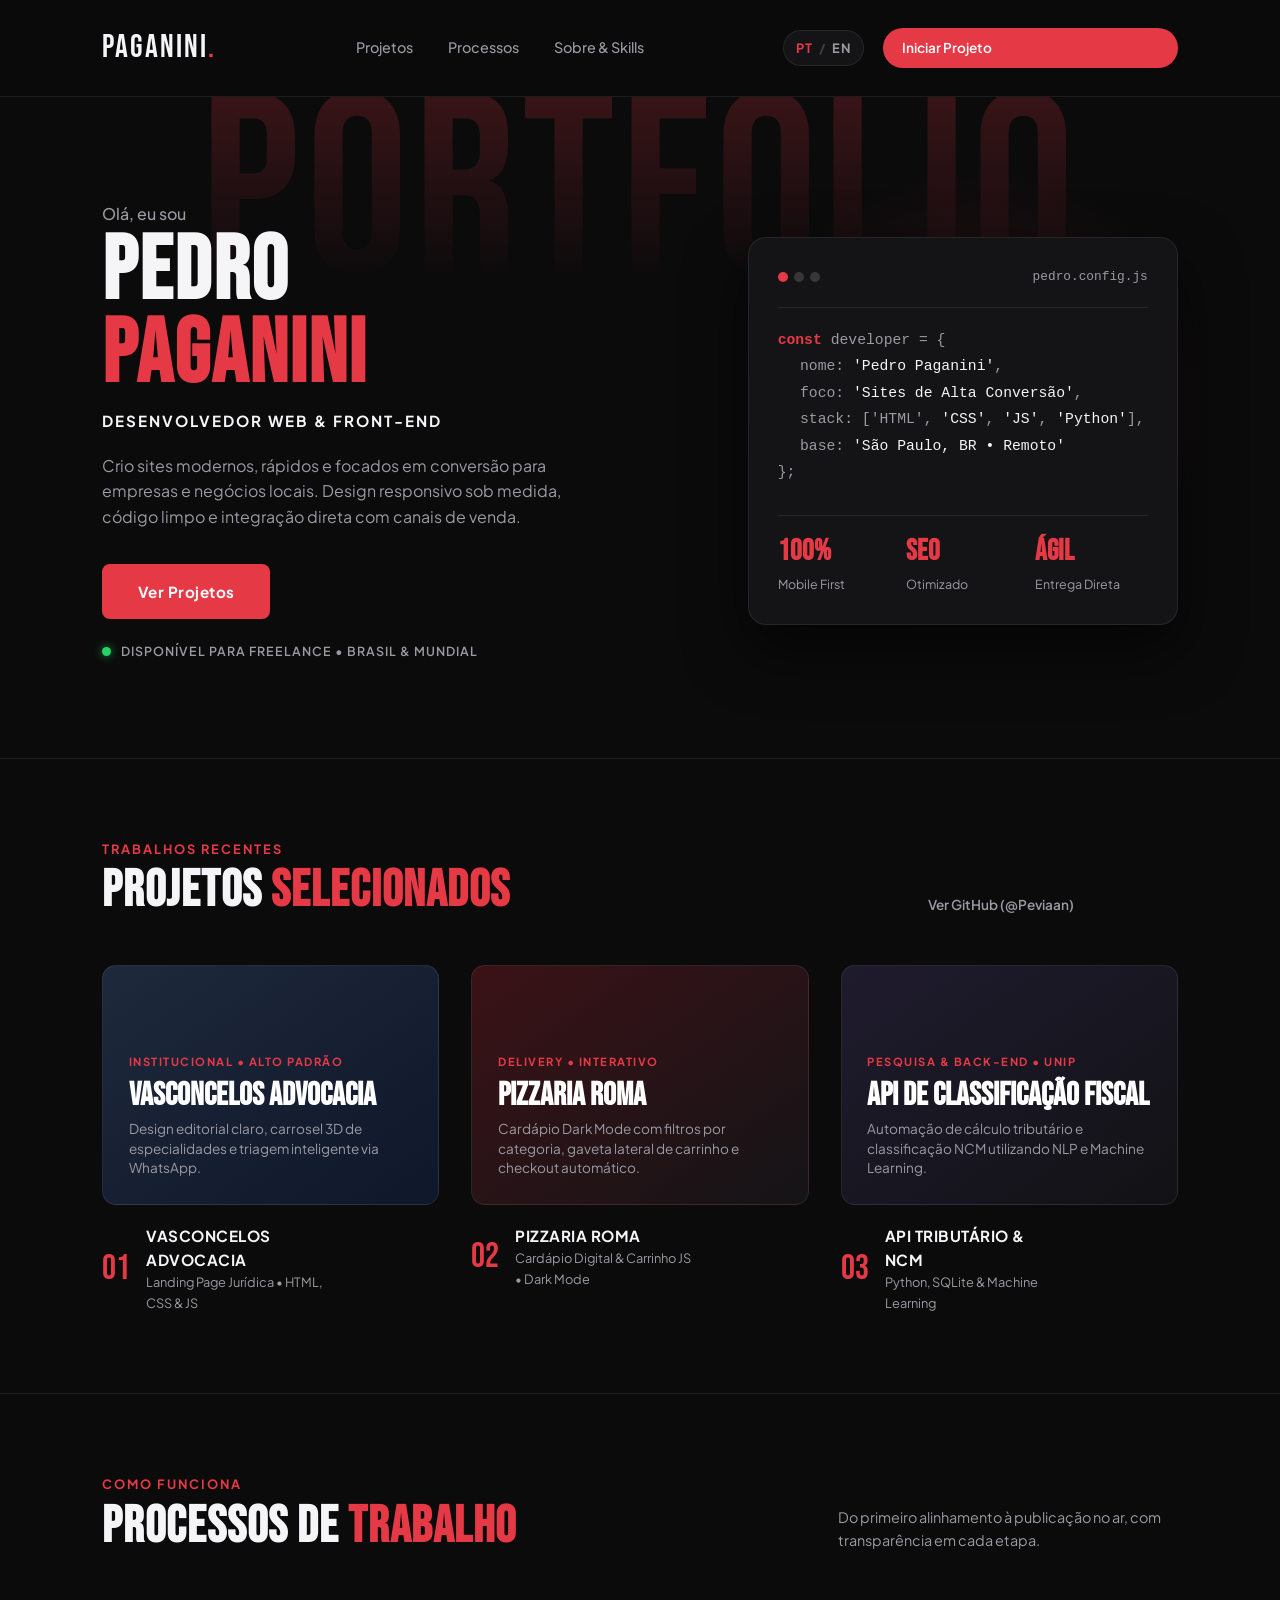
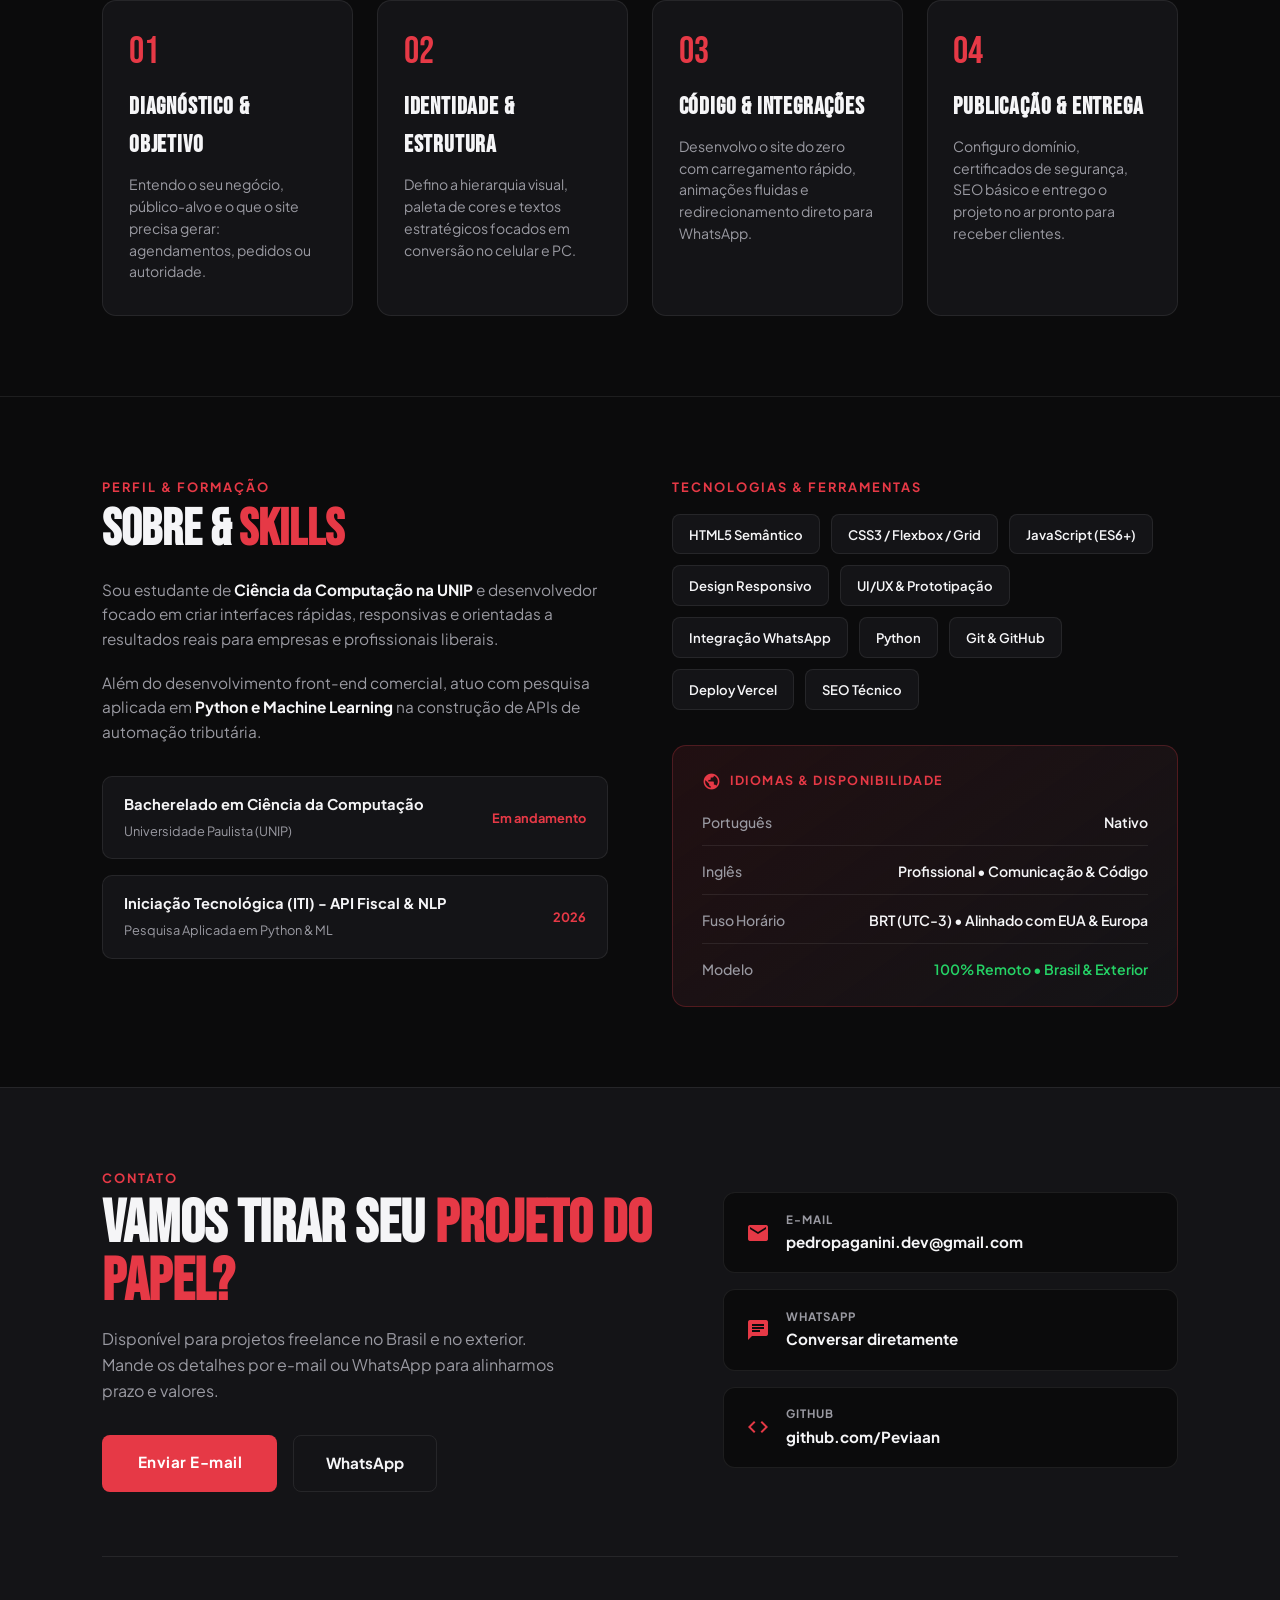
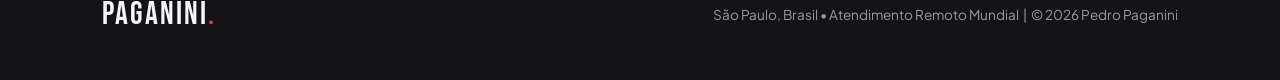
==== commit 00bb0993: "atualizei o email" ====
--- a/index.html
+++ b/index.html
@@ -433,7 +433,7 @@
 
                 <div class="contact-actions">
 
-                    <a href="mailto:pedropaganini1302@gmail.com?subject=Or%C3%A7amento%20de%20Site" class="btn-primary">
+                    <a href="mailto:pedropaganini.dev@gmail.com?subject=Or%C3%A7amento%20de%20Site" class="btn-primary">
 
                         Enviar E-mail
 
@@ -451,14 +451,14 @@
 
             <div class="contact-links">
 
-                <a href="mailto:pedropaganini1302@gmail.com" class="contact-item">
+                <a href="mailto:pedropaganini.dev@gmail.com" class="contact-item">
 
                     <span class="material-icons">mail</span>
 
                     <div>
 
                         <small>E-MAIL</small>
-                        <strong>pedropaganini1302@gmail.com</strong>
+                        <strong>pedropaganini.dev@gmail.com</strong>
 
                     </div>
 
